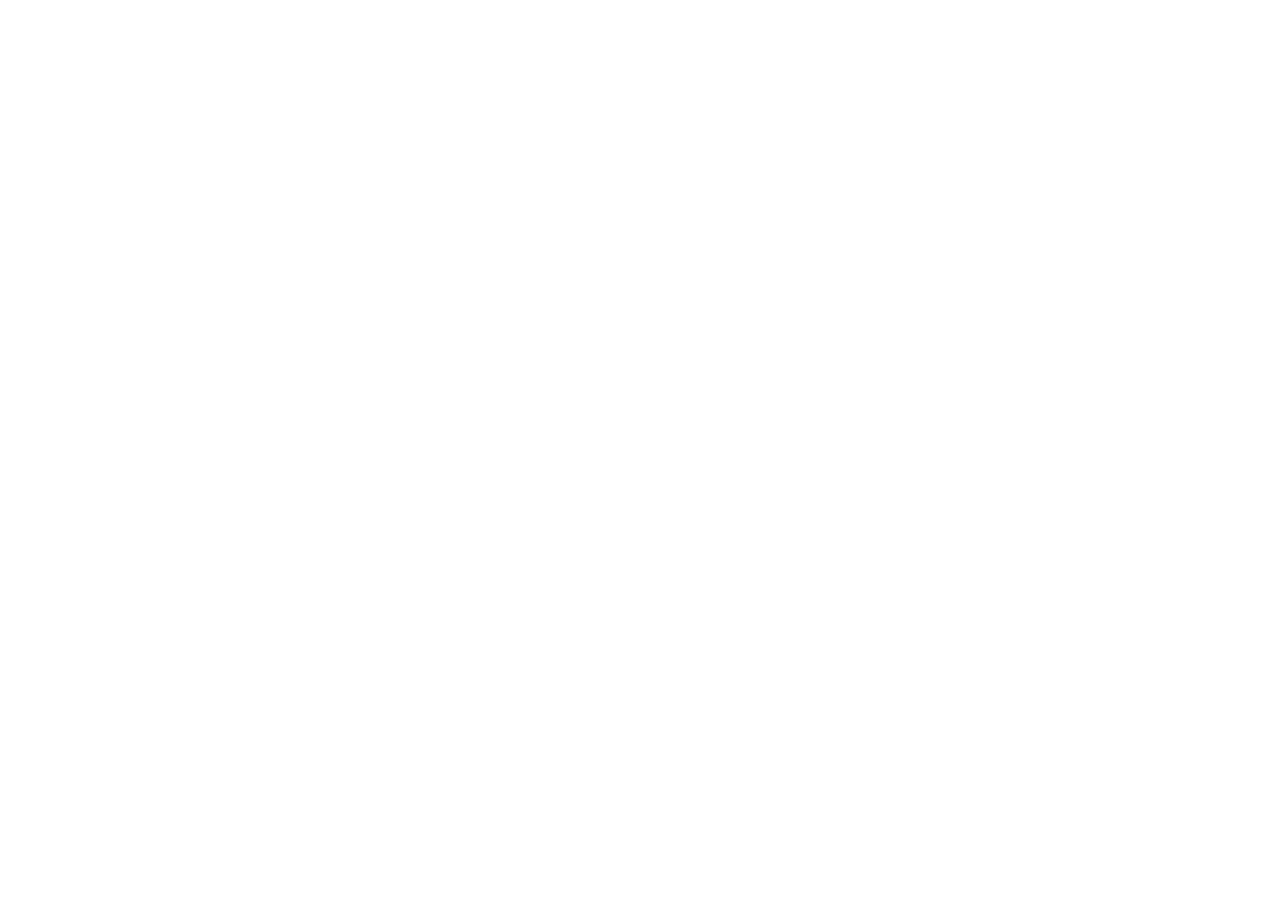
==== index.html @ 537727d3 "Começo" ====
<!DOCTYPE html>
<html lang="en">
<head>
    <meta charset="UTF-8">
    <meta name="viewport" content="width=device-width, initial-scale=1.0">
    <title>Document</title>
</head>
<body>
    
</body>
</html>
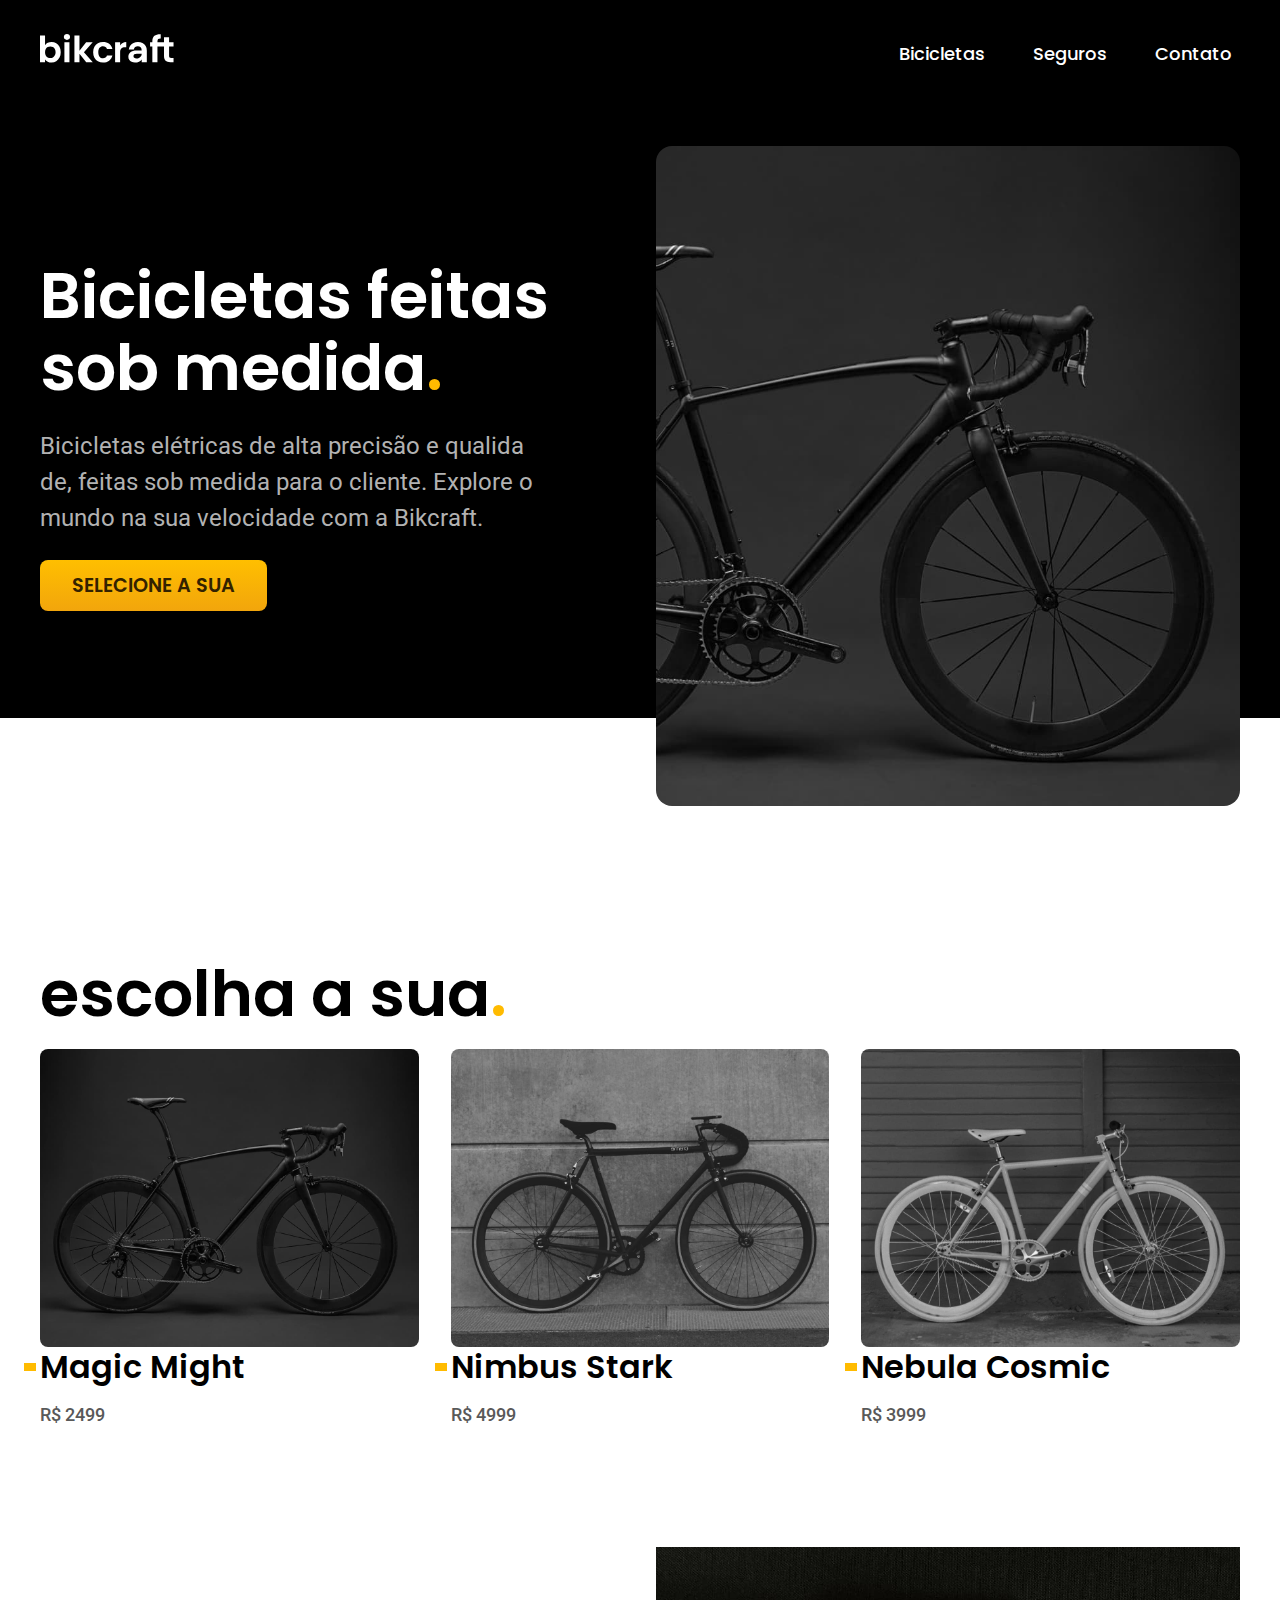
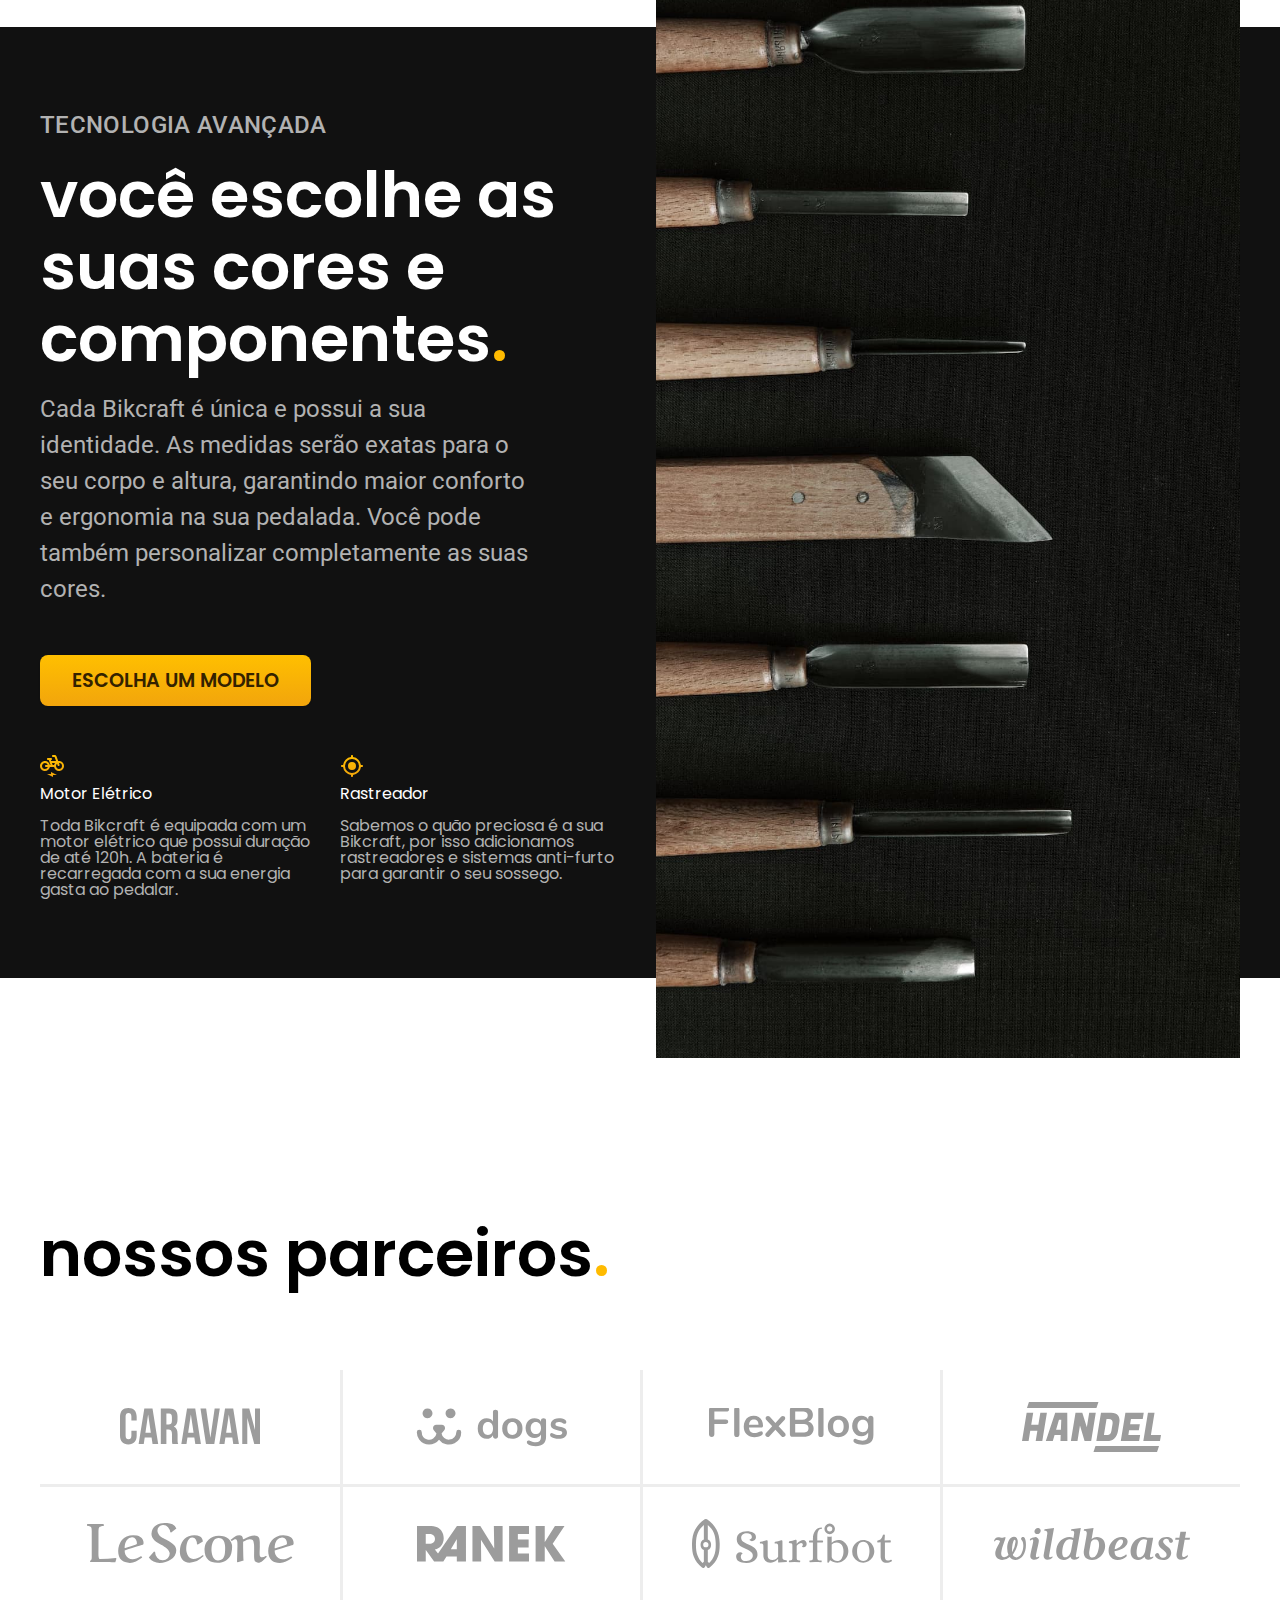
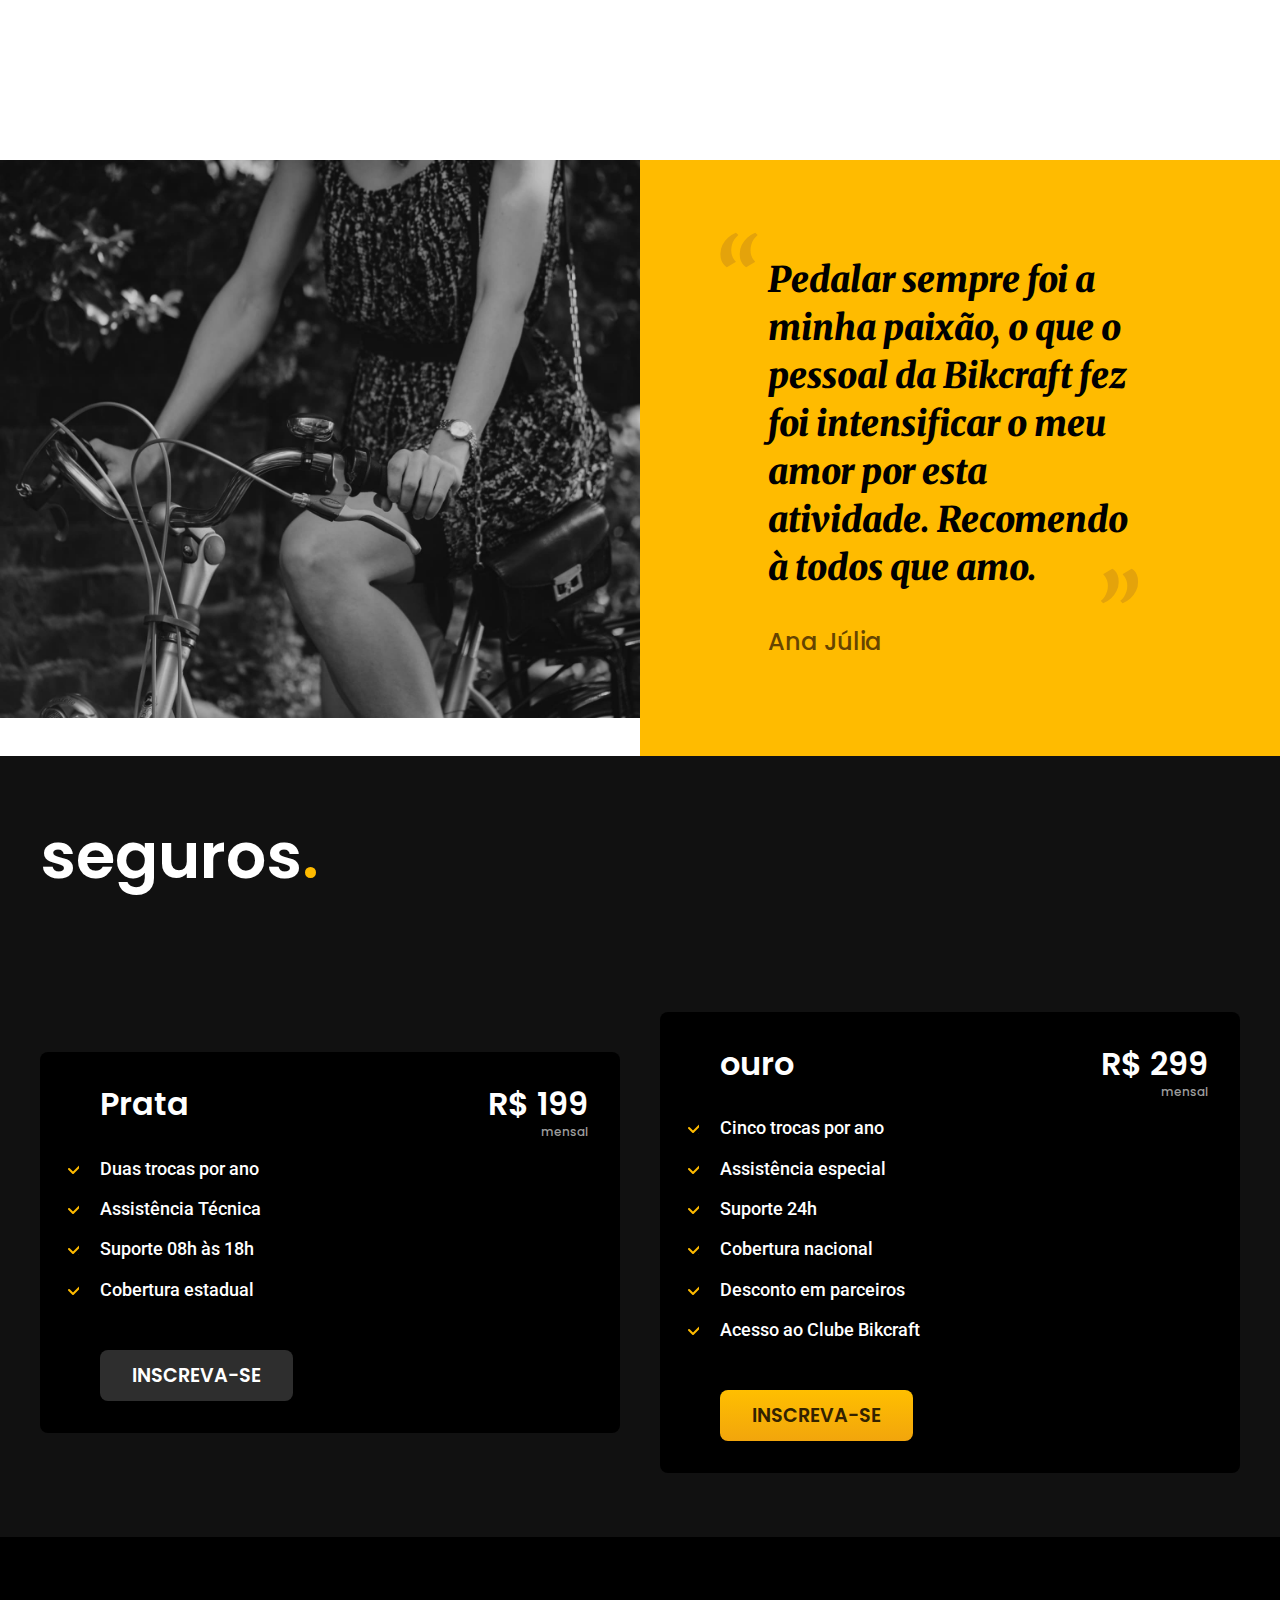
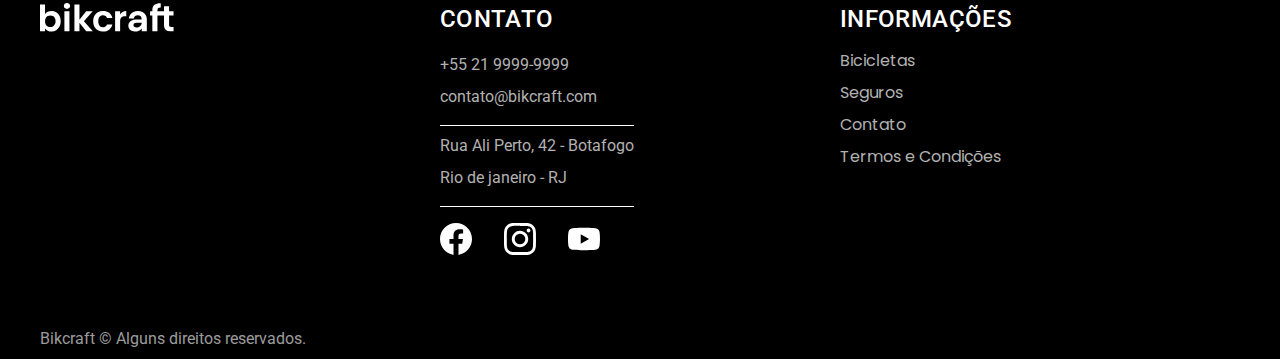
==== commit 960ca256: "Home-bikecraft" ====
--- a/index.html
+++ b/index.html
@@ -1,11 +1,211 @@
 <!DOCTYPE html>
-<html lang="en">
+<html lang="Pt-br">
+
 <head>
     <meta charset="UTF-8">
     <meta name="viewport" content="width=device-width, initial-scale=1.0">
-    <title>Document</title>
+    <link rel="stylesheet" href="./css/style.css">
+    <title>Bikecraft - Bicicletas Eletricas</title>
+    <meta name="description" content="Bicicletas elétricas de alta precisão e qualidade, feitas sob medida para o cliente. Explore o mundo na
+    sua velocidade com a Bikcraft.">
 </head>
+
 <body>
-    
+    <header class="cabeçalho">
+        <nav class="div-cabeçalho" aria-label="primaria">
+            <a href="./"><img src="./img/bikcraft.svg" alt="logo-bikecraft" width="136px" height="32px"></a>
+            <ul class="Menu font-1-m">
+                <li class="Menus"><a href="">Bicicletas</a></li>
+                <li class="Menus"><a href="">Seguros</a></li>
+                <li class="Menus"><a href="">Contato</a></li>
+            </ul>
+        </nav>
+    </header>
+    <main class="introducao-bg">
+        <div class="introducao">
+            <div class="introducao_conteudo">
+                <h1 class="font-1-xxl">Bicicletas feitas sob medida<span>.</span></h1>
+                <p class="font-2-l">Bicicletas elétricas de alta precisão e qualidade, feitas sob medida para o cliente.
+                    Explore o mundo
+                    na
+                    sua velocidade com a Bikcraft.</p>
+                <a href="" class="botao">SELECIONE A SUA</a>
+            </div>
+
+            <div class="introducao_img">
+                <img src="./img/bicicletas/nimbus-home.jpg" alt="nimbus-bike" class="Nibuss-bike">
+            </div>
+
+            <div class="dec">
+                <img src="./img/dec/bottom-left.svg" alt="dec">
+            </div>
+        </div>
+    </main>
+    <article class="bicicletas" aria-label="bicicletas">
+        <h1 class="font-1-xxl">escolha a sua<span>.</span></h1>
+        <div class="bicicletas_lista">
+            <ul class="lista">
+                <li>
+                    <a href="">
+                        <img src="./img/bicicleta/nimbus1.jpg" alt="imbus1">
+                        <h3 class="font-1-xl">Magic Might</h3>
+                        <p class="font-2-m">R$ 2499</p>
+                    </a>
+                </li>
+                <li>
+                    <a href="">
+                        <img src="./img/bicicleta/nimbus2.jpg" alt="imbus1">
+                        <h3 class="font-1-xl">Nimbus Stark</h3>
+                        <p class="font-2-m">R$ 4999</p>
+                    </a>
+                </li>
+                <li>
+                    <a href="">
+                        <img src="./img/bicicleta/nimbus3.jpg" alt="imbus1">
+                        <h3 class="font-1-xl">Nebula Cosmic</h3>
+                        <p class="font-2-m">R$ 3999</p>
+                    </a>
+                </li>
+            </ul>
+        </div>
+    </article>
+    <article class="tecnologias-bg" aria-label="Tecnologias">
+        <div class="tecnologia_tamanho">
+            <div class="tecnologia">
+                <h2 class="font-2-l-b">Tecnologia Avançada</h2>
+                <h1 class="font-1-xxl">você escolhe as suas cores e componentes<span>.</span></h1>
+                <p class="font-2-l">Cada Bikcraft é única e possui a sua identidade. As medidas serão exatas para o
+                    seu
+                    corpo e altura,
+                    garantindo maior conforto e ergonomia na sua pedalada. Você pode também personalizar
+                    completamente
+                    as suas cores.
+                </p>
+                <a href="" class="font-1-l botao">escolha um modelo</a>
+                <ul>
+                    <li>
+                        <img src="./img/icones/eletrica.svg" alt="bicicleta_eletrica">
+                        <h3>Motor Elétrico</h3>
+                        <p>Toda Bikcraft é equipada com um motor elétrico que possui duração de até 120h. A bateria
+                            é recarregada com a sua energia gasta ao pedalar.</p>
+                    </li>
+                    <li>
+                        <img src="./img/icones/rastreador.svg" alt="rastreador">
+                        <h3>Rastreador</h3>
+                        <p>Sabemos o quão preciosa é a sua Bikcraft, por isso adicionamos rastreadores e sistemas
+                            anti-furto para garantir o seu sossego.</p>
+                    </li>
+                </ul>
+            </div>
+            <div>
+                <img src="./img/fotos/tecnologia.jpg" alt="Diferencial" class="tecnologia_img">
+            </div>
+        </div>
+    </article>
+    <section class="parceiros" aria-label=" Nossos parceiros Parceiros">
+        <h2 class="font-1-xxl">nossos parceiros<span>.</span></h2>
+        <ul class="parceiros-img">
+            <li><img src="./img/parceiros/caravan.svg" alt=""></li>
+            <li><img src="./img/parceiros/dogs.svg" alt=""></li>
+            <li><img src="./img/parceiros/flexblog.svg" alt=""></li>
+            <li><img src="./img/parceiros/handel.svg" alt=""></li>
+            <li><img src="./img/parceiros/lescone.svg" alt=""></li>
+            <li><img src="./img/parceiros/ranek.svg" alt=""></li>
+            <li><img src="./img/parceiros/surfbot.svg" alt=""></li>
+            <li><img src="./img/parceiros/wildbeast.svg" alt=""></li>
+        </ul>
+    </section>
+    <section class="depoimento">
+        <div>
+            <img src="./img/fotos/depoimento.jpg" alt="foto">
+        </div>
+        <div class="depoimento_texto">
+            <blockquote>
+                <p>Pedalar sempre foi a minha paixão, o que o pessoal da Bikcraft fez foi intensificar o meu amor por
+                    esta
+                    atividade. Recomendo à todos que amo.</p>
+                <span class="font-1-l">Ana Júlia</span>
+            </blockquote>
+        </div>
+    </section>
+    <article class="seguro-bg" aria-label="Seguros">
+
+        <div class="seguro">
+            <h2 class="font-1-xxl">seguros<span>.</span></h2>
+            <div class="seguro_itens">
+                <h3 class="font-1-xl">Prata</h3>
+                <span class="font-1-xl">R$ 199<span class="font-1-xs">mensal</span></span>
+                <ul class="font-2-m">
+                    <li>Duas trocas por ano</li>
+                    <li>Assistência Técnica</li>
+                    <li>Suporte 08h às 18h</li>
+                    <li>Cobertura estadual</li>
+                </ul>
+                <a href="" class="botao-secundario">INSCREVA-SE</a>
+            </div>
+            <div class="seguro_itens">
+                <h3 class="font-1-xl">ouro</h3>
+                <span class="font-1-xl">R$ 299<span class="font-1-xs">mensal</span></span>
+                <ul class="font-2-m">
+                    <li>Cinco trocas por ano</li>
+                    <li>Assistência especial</li>
+                    <li>Suporte 24h</li>
+                    <li>Cobertura nacional</li>
+                    <li>Desconto em parceiros</li>
+                    <li>Acesso ao Clube Bikcraft</li>
+                </ul>
+                <a href="" class="botao">INSCREVA-SE</a>
+            </div>
+        </div>
+    </article>
+    <article class="contatos_informaçoes_bg">
+        <div class="contatos_informaçoes">
+            <a href="./"><img src="./img/bikcraft.svg" alt="logo-bikecraft" width="136px" height="32px"></a>
+            <div class="contato">
+                <p class="font-2-l-b">Contato</p>
+                <ul class="font-2-s">
+                    <li>
+                        <span>+55 21 9999-9999</span>
+                    </li>
+                    <li>
+                        <span>contato@bikcraft.com</span>
+                    </li>
+                    <li>
+                        <span>Rua Ali Perto, 42 - Botafogo</span>
+                    </li>
+                    <li>
+                        <span>Rio de janeiro - RJ</span>
+                    </li>
+                </ul>
+                <div>
+                    <a href=""><img src="./img/redes/facebook.svg" alt=""></a>
+                    <a href=""><img src="./img/redes/instagram.svg" alt=""></a>
+                    <a href=""><img src="./img/redes/youtube.svg" alt=""></a>
+                </div>
+            </div>
+            <div class="informacoes">
+                <p class="font-2-l-b">informações</p>
+                <ul>
+                    <li>
+                        <a href=""><span>Bicicletas</span></a>
+                    </li>
+                    <li>
+                        <a href=""><span>Seguros</span></a>
+                    </li>
+                    <li>
+                        <a href=""><span>Contato</span></a>
+                    </li>
+                    <li>
+                        <a href=""><span>Termos e Condições</span></a>
+                    </li>
+
+                </ul>
+            </div>
+           
+        </div>
+         <footer class="footer font-2-s">
+            <span>Bikcraft © Alguns direitos reservados.</span>
+        </footer>
+    </article>
 </body>
 </html>--- a/css/style.css
+++ b/css/style.css
@@ -0,0 +1,24 @@
+@import './reset.css';
+@import './root.css';
+@import './utilitarios/tipografia.css';
+
+/* font */
+@import url('https://fonts.googleapis.com/css2?family=Poppins:wght@400;500;600&family=Roboto:ital,wght@0,500;1,400&display=swap');
+@import url('https://fonts.googleapis.com/css2?family=Merriweather:ital,wght@1,900&display=swap');
+
+
+/* utilitarios */
+@import  './utilitarios/componentes.css';
+
+/* Cabeçalho */
+@import './home/header.css';
+
+/* home */
+@import './home/introducao.css';
+@import './bicicletas/bicicletas-lista.css';
+@import './home/tecnologias.css';
+@import './home/Parceiros.css';
+@import './home/depoimento.css';
+@import './home/seguros.css';
+@import './home/contatos_informaçoes.css';
+
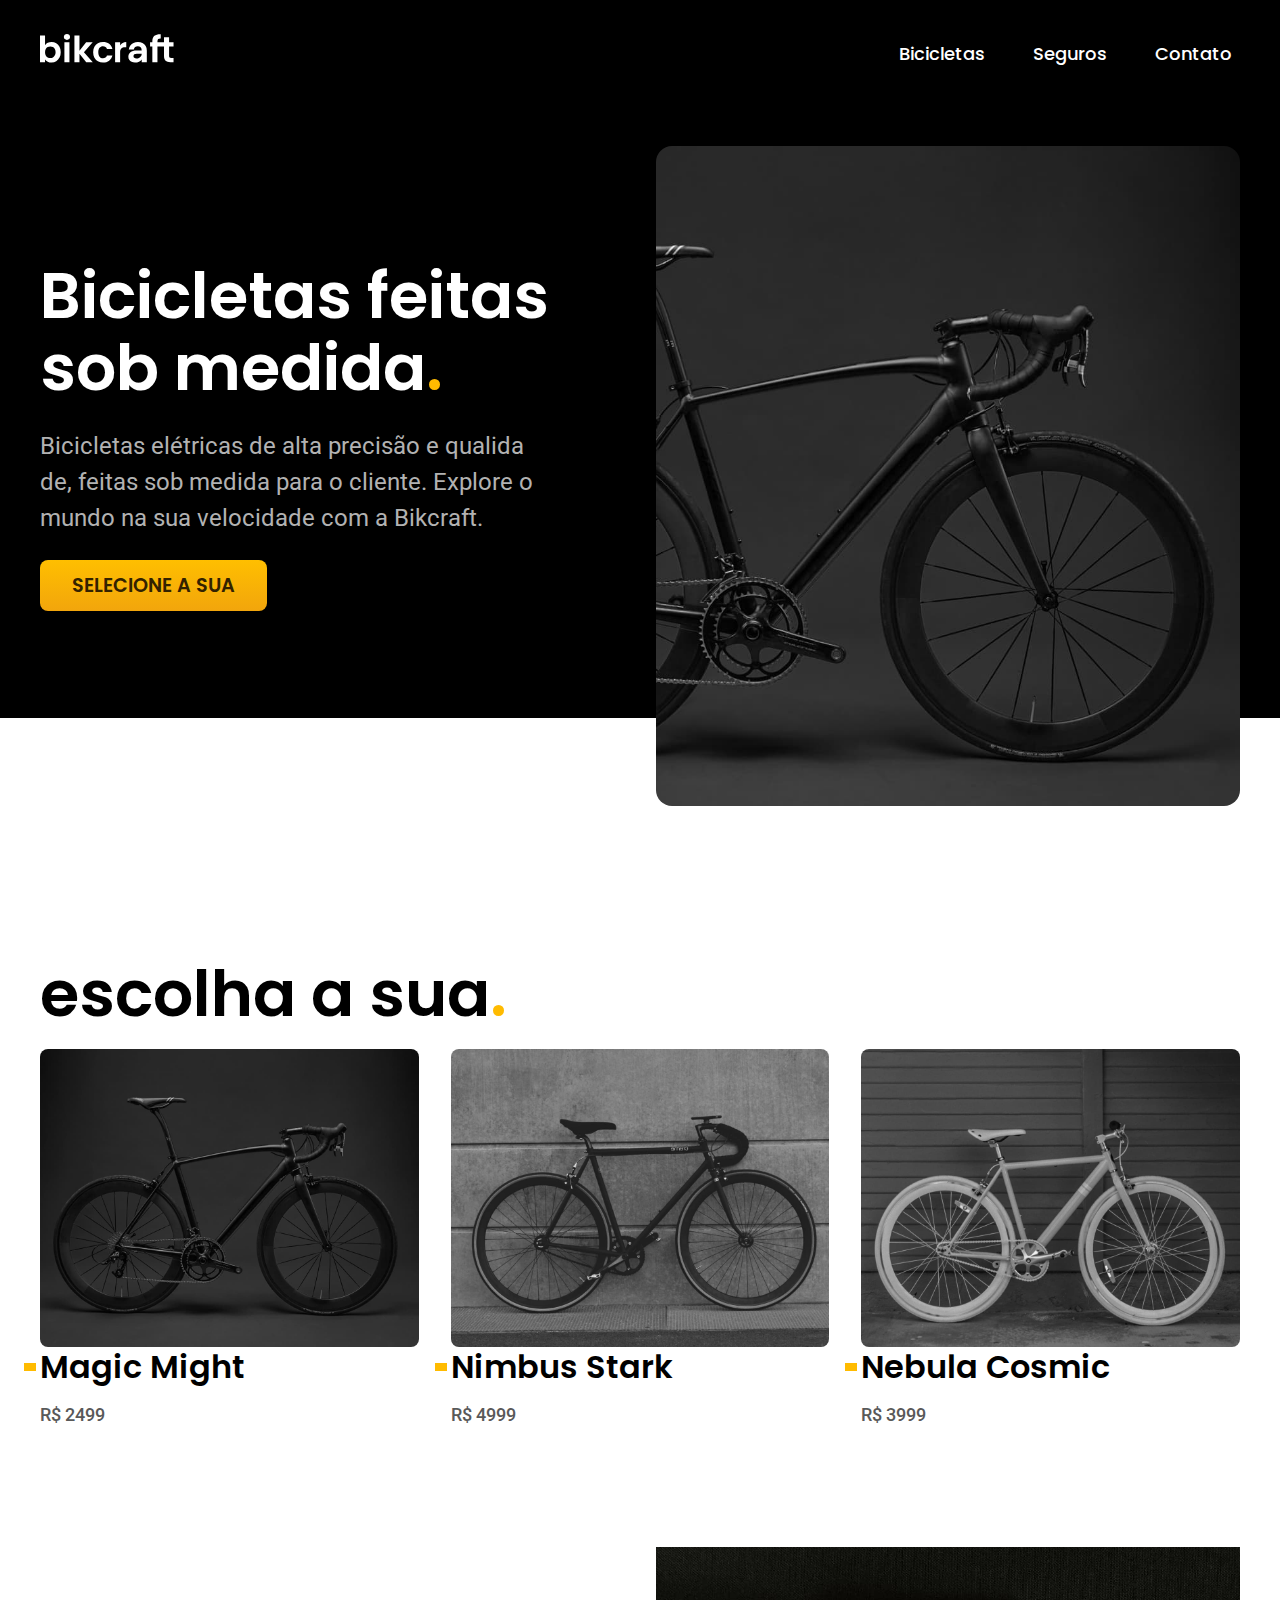
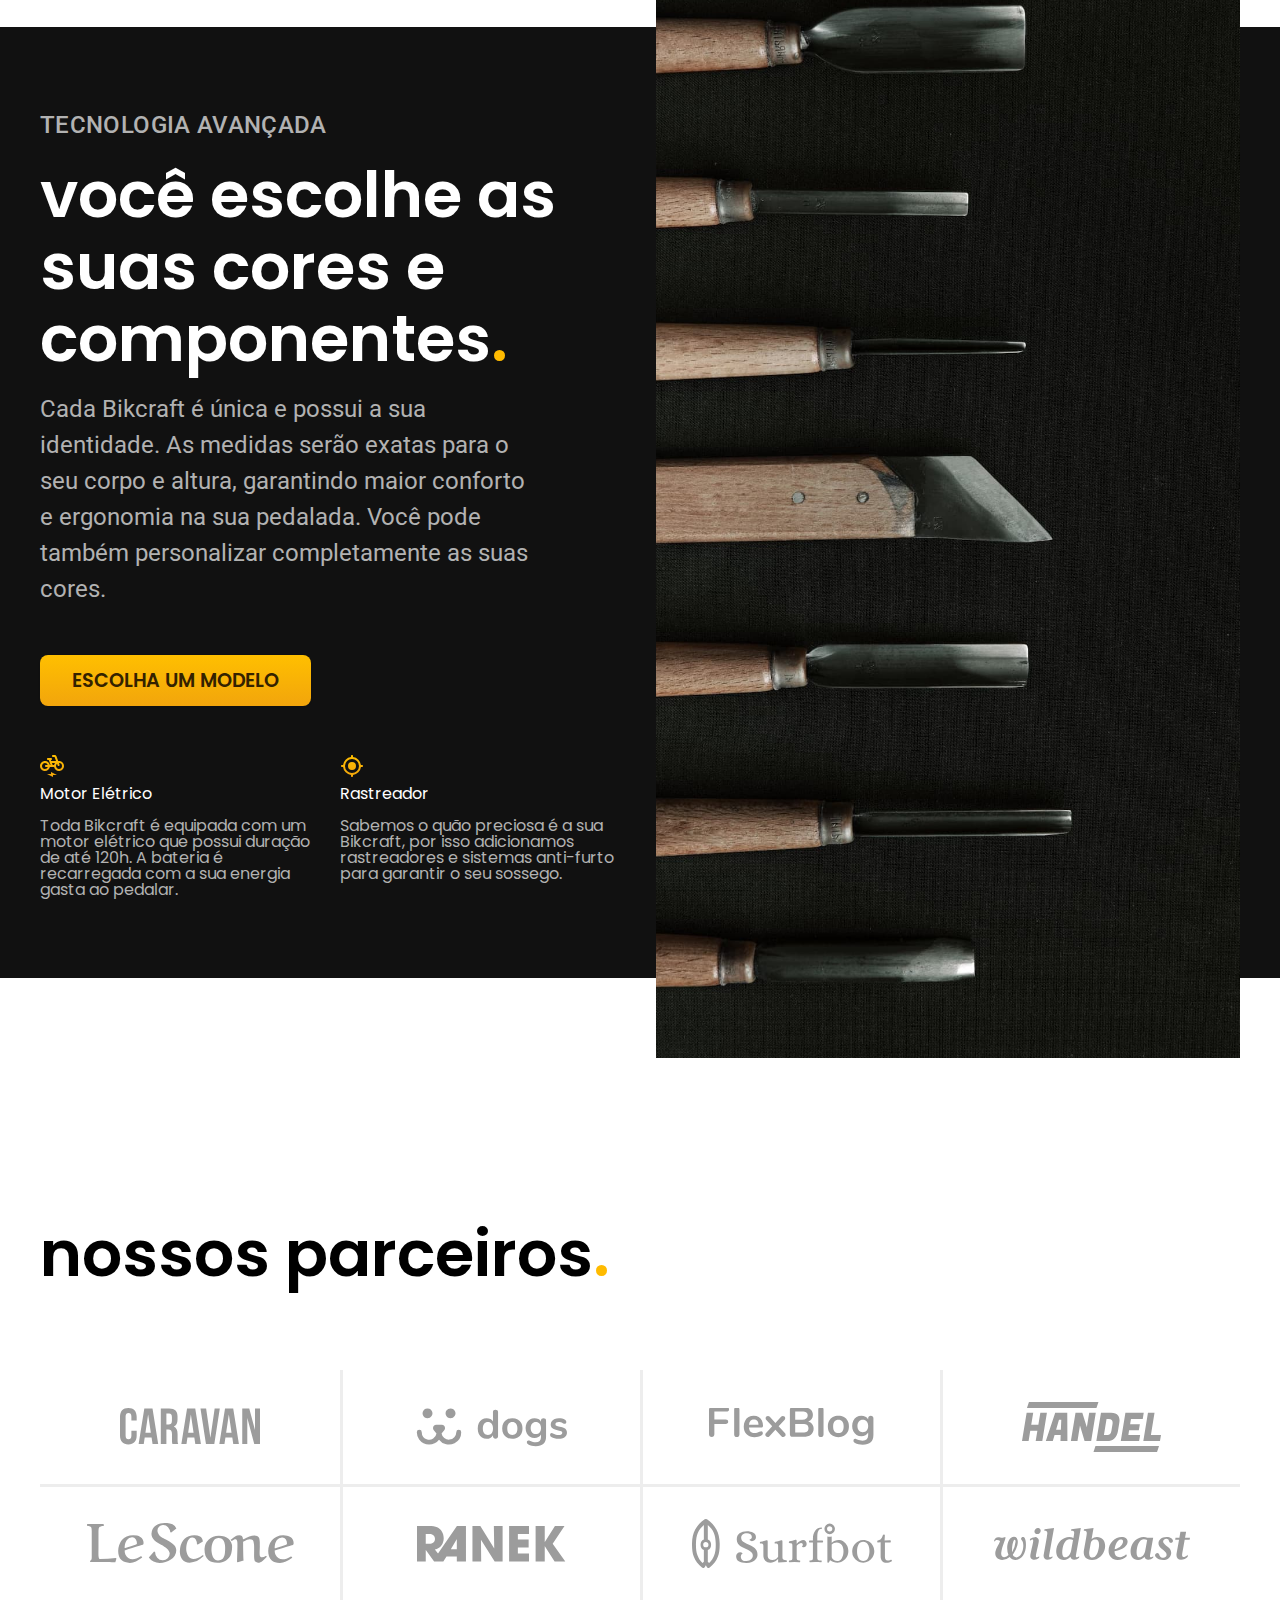
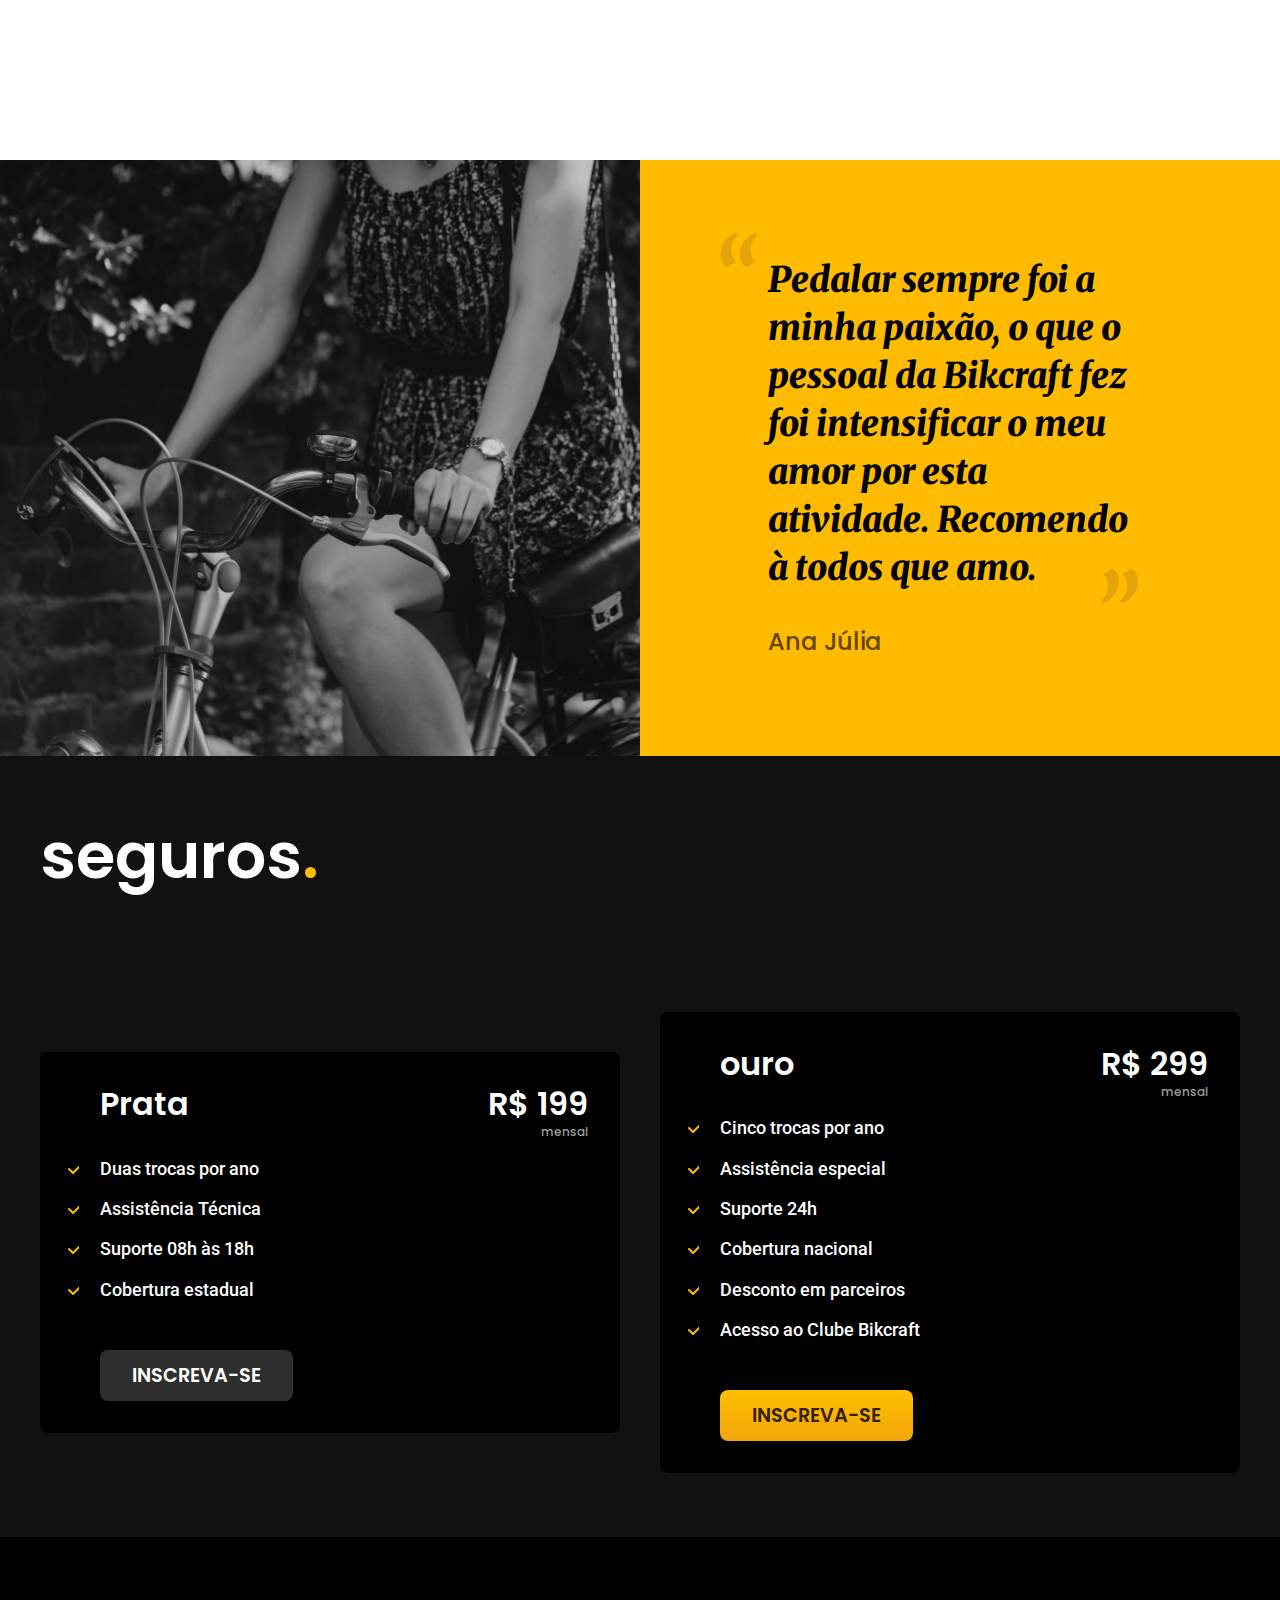
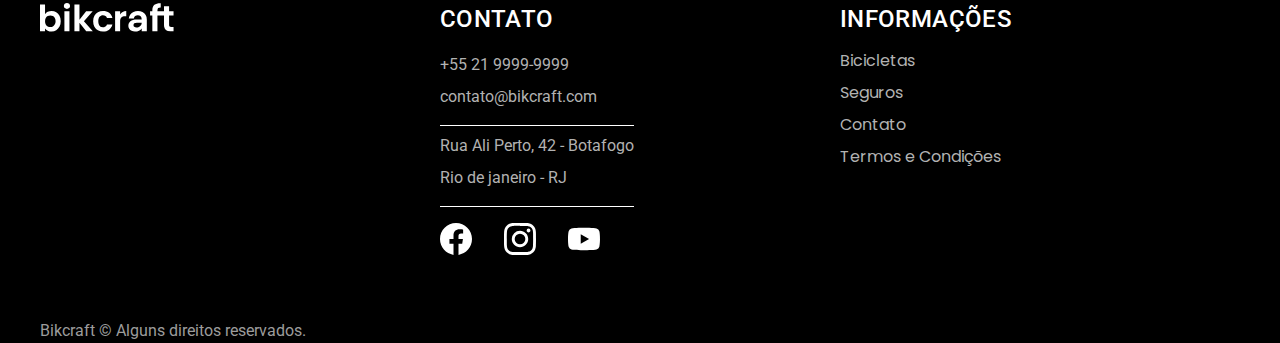
==== commit 536bf7b6: "Novas abas" ====
--- a/index.html
+++ b/index.html
@@ -15,9 +15,9 @@
         <nav class="div-cabeçalho" aria-label="primaria">
             <a href="./"><img src="./img/bikcraft.svg" alt="logo-bikecraft" width="136px" height="32px"></a>
             <ul class="Menu font-1-m">
-                <li class="Menus"><a href="">Bicicletas</a></li>
-                <li class="Menus"><a href="">Seguros</a></li>
-                <li class="Menus"><a href="">Contato</a></li>
+                <li class="Menus"><a href="./Paginas/Bicicletas.html">Bicicletas</a></li>
+                <li class="Menus"><a href="./Paginas/seguros.html">Seguros</a></li>
+                <li class="Menus"><a href="./contatos.html">Contato</a></li>
             </ul>
         </nav>
     </header>
@@ -187,7 +187,7 @@
                 <p class="font-2-l-b">informações</p>
                 <ul>
                     <li>
-                        <a href=""><span>Bicicletas</span></a>
+                        <a href="./Paginas/Bicicletas.html"><span>Bicicletas</span></a>
                     </li>
                     <li>
                         <a href=""><span>Seguros</span></a>
@@ -196,7 +196,7 @@
                         <a href=""><span>Contato</span></a>
                     </li>
                     <li>
-                        <a href=""><span>Termos e Condições</span></a>
+                        <a href="./Paginas/Termos.html"><span>Termos e Condições</span></a>
                     </li>
 
                 </ul>
--- a/css/style.css
+++ b/css/style.css
@@ -9,6 +9,7 @@
 
 /* utilitarios */
 @import  './utilitarios/componentes.css';
+@import  './utilitarios/Titulo.css';
 
 /* Cabeçalho */
 @import './home/header.css';
@@ -22,3 +23,17 @@
 @import './home/seguros.css';
 @import './home/contatos_informaçoes.css';
 
+/* termos */
+
+@import './termos/Termos.css';
+
+/* Bicicletas */
+@import './bicicletas/bicicletas.css';
+
+/* seguros */
+@import './Seguros/seguros.css';
+@import './Seguros/perguntas.css';
+
+/* contatos */
+@import './Contatos/contatos.css';
+@import './Contatos/formulario.css';